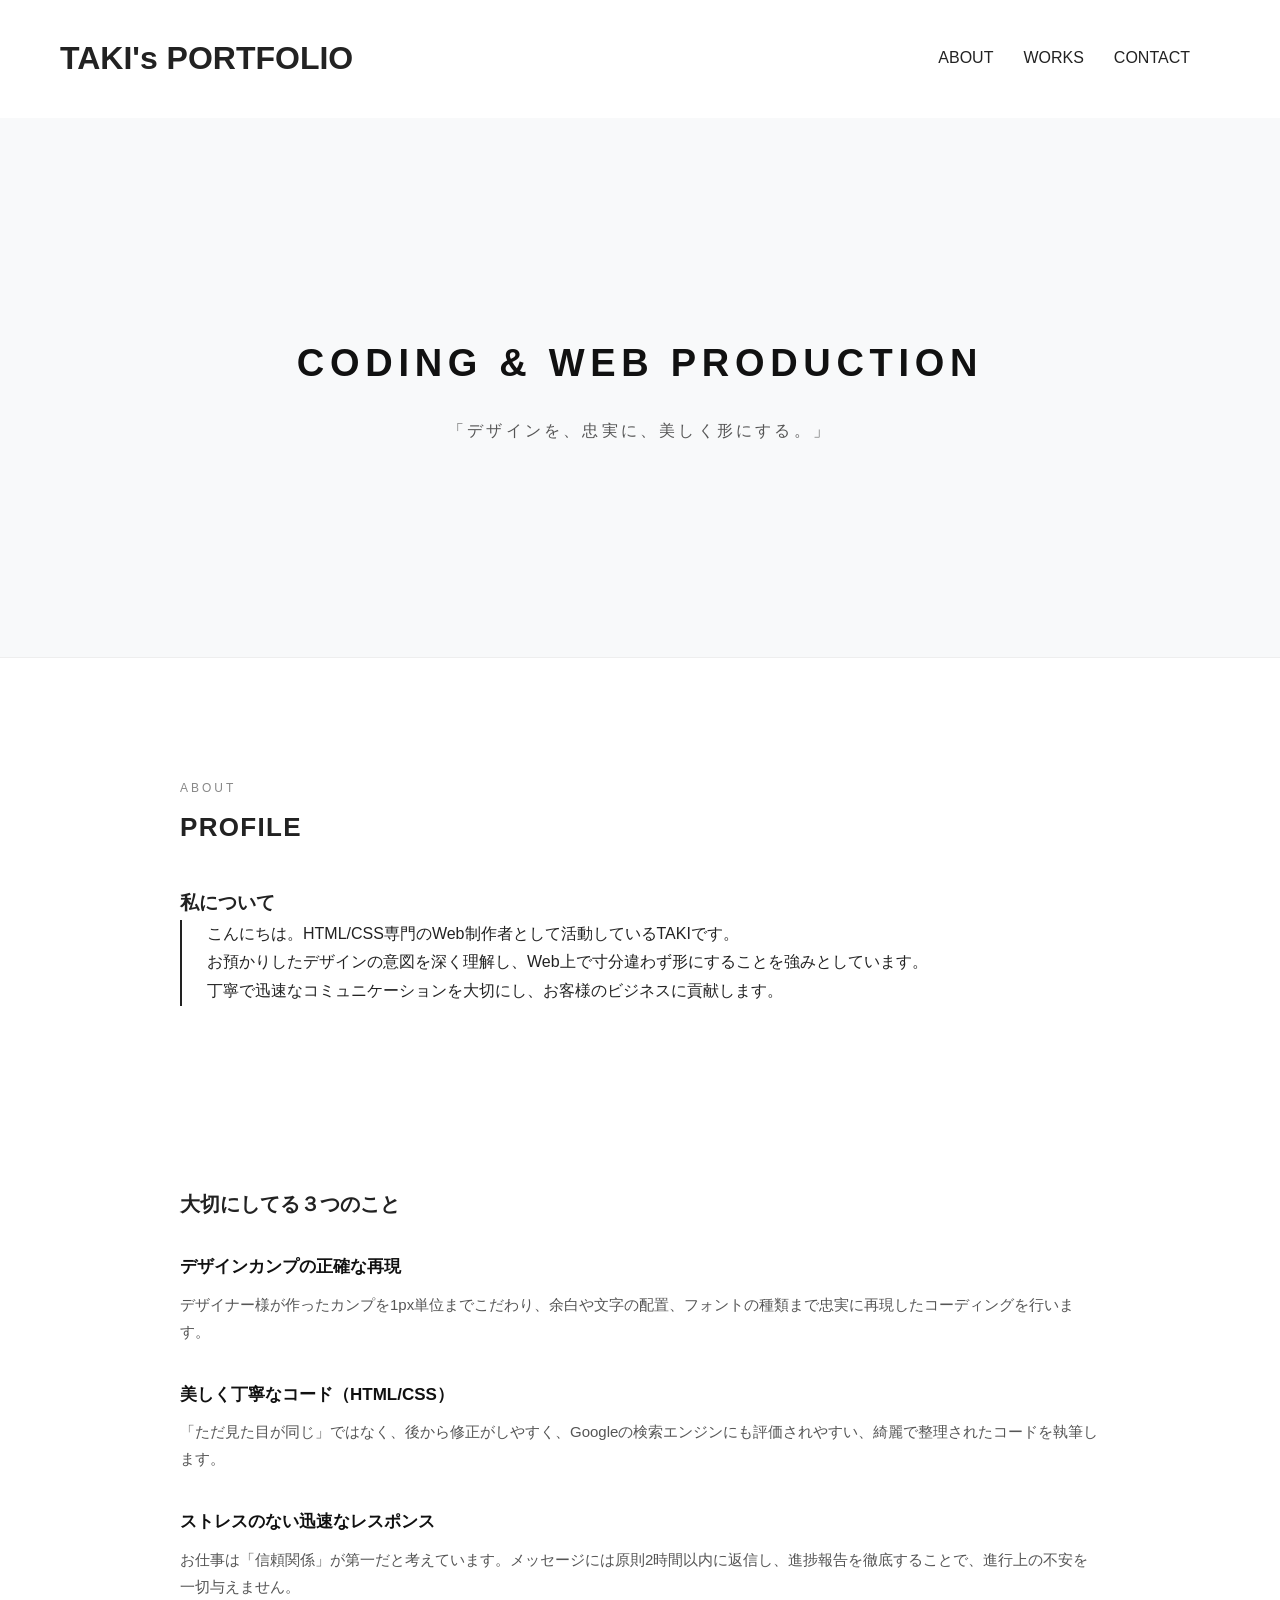
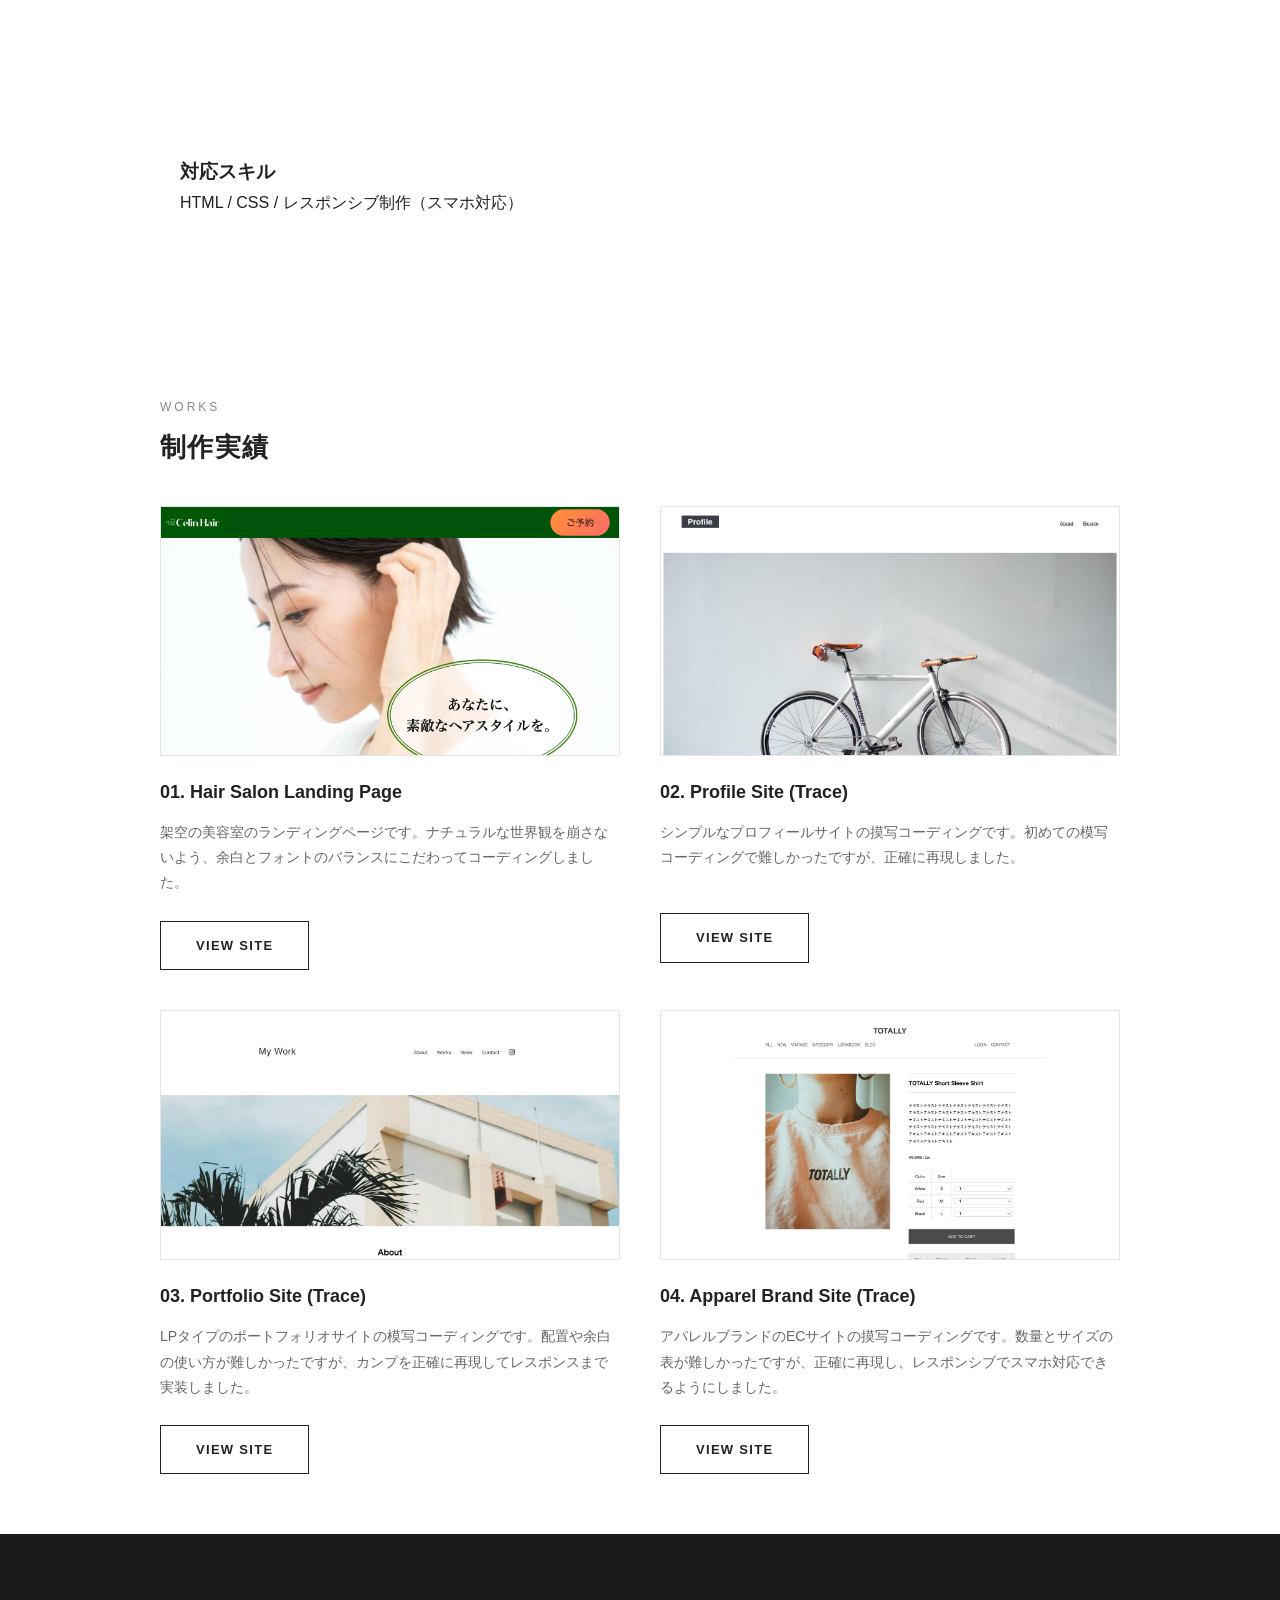
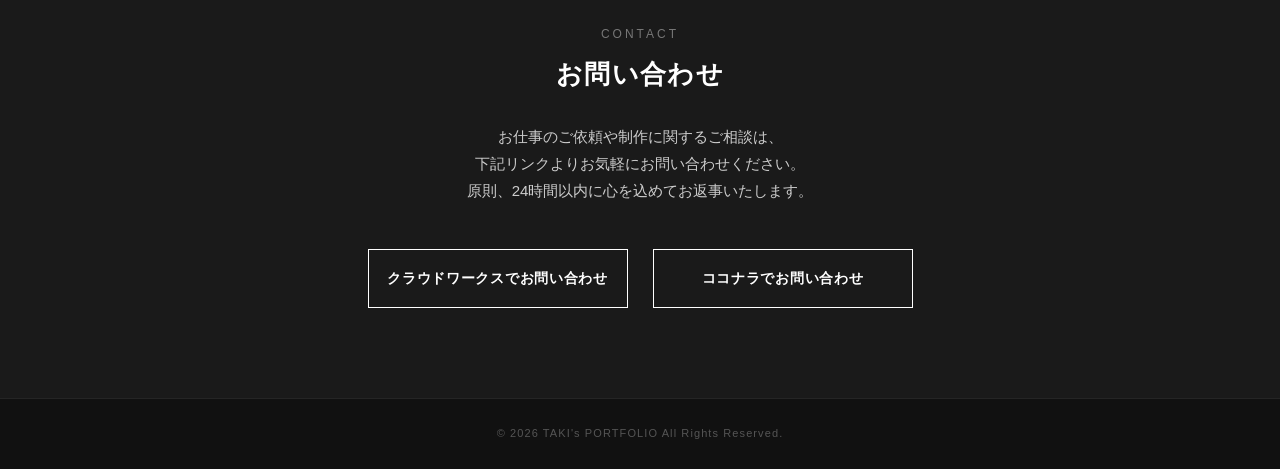
==== portfolio/index.html @ 31034332 "Add files via upload" ====
<!DOCTYPE html>
<html lang="en">
<head>
    <link rel="stylesheet" href="style.css">
    <meta charset="UTF-8">
    <meta name="viewport" content="width=device-width, initial-scale=1.0">
    <title>Portfolio</title>
</head>
<body>
    <header id="header">
        <h1 class="site-title">TAKI's PORTFOLIO</h1>
        <nav>
            <ul>
                <li><a href="#about">ABOUT</a></li>
                <li><a href="#works">WORKS</a></li>
                <li><a href="#contact">CONTACT</a></li>
            </ul>
        </nav>
    </header>

    <main>
        <div id="mainvisual">
            <section class="hero">
                <div class="hero-content">
                    <h2>CODING & WEB PRODUCTION</h2>
                    <h3>「デザインを、忠実に、美しく形にする。」</h3>
                </div>
            </section>
        </div>

        <section id="about" class="about-section">
            <div class="about-intro-container">
                <span class="sub-title">ABOUT</span>
                <h2 class="section-title">PROFILE</h2>
                <h3 class="about-title">私について</h3>
                <div class="about-text-box">
                    <p class="about-lead">
                        こんにちは。HTML/CSS専門のWeb制作者として活動しているTAKIです。<br>
                        お預かりしたデザインの意図を深く理解し、Web上で寸分違わず形にすることを強みとしています。<br>
                        丁寧で迅速なコミュニケーションを大切にし、お客様のビジネスに貢献します。
                    </p>
                </div>
            </div>    
            
            <div class="policy-container">
                <h3 class="policy-title">大切にしてる３つのこと</h3>
                <ul class="policy-list">
                    <li class="policy-item">
                        <strong class="item-title">デザインカンプの正確な再現</strong>
                        <p class="item-text">
                            デザイナー様が作ったカンプを1px単位までこだわり、余白や文字の配置、フォントの種類まで忠実に再現したコーディングを行います。
                        </p>
                    </li>
                    <li class="policy-item">
                        <strong class="item-title">美しく丁寧なコード（HTML/CSS）</strong>
                        <p class="item-text">
                            「ただ見た目が同じ」ではなく、後から修正がしやすく、Googleの検索エンジンにも評価されやすい、綺麗で整理されたコードを執筆します。
                        </p>
                    </li>
                    <li class="policy-item">
                        <strong class="item-title">ストレスのない迅速なレスポンス</strong>
                        <p class="item-text">
                            お仕事は「信頼関係」が第一だと考えています。メッセージには原則2時間以内に返信し、進捗報告を徹底することで、進行上の不安を一切与えません。
                        </p>
                    </li>
                </ul>
            </div>

            <div class="skill-container">
                <h3 class="skill-title">対応スキル</h3>
                <div class="skill-text-box">
                    <p class="skill-lead">
                        HTML / CSS / レスポンシブ制作（スマホ対応）
                    </p>
                </div>
            </div>
        </section>

        <section id="works" class="works-section">
            <span class="sub-title">WORKS</span>
            <h2 class="section-title">制作実績</h2>
            
            <div class="works-container">
                <div class="works-item">
                    <div class="works-image-wrapper">
                        <img src="images/hairsalon.jpg" alt="美容室LPのスクリーンショット" class="works-image">
                    </div>
                    <h3 class="works-item-title">01. Hair Salon Landing Page</h3>
                    <p class="works-item-desc">架空の美容室のランディングページです。ナチュラルな世界観を崩さないよう、余白とフォントのバランスにこだわってコーディングしました。</p>
                    <a href="https://taki-5.github.io/portfolio/biyousitusaito/" class="works-btn" target="_blank">VIEW SITE</a>
                </div>

                <div class="works-item">
                    <div class="works-image-wrapper">
                        <img src="images/profile .jpg" alt="摸写サイト-1のスクリーンショット" class="works-image">
                    </div>
                    <h3 class="works-item-title">02. Profile Site (Trace)</h3>
                    <p class="works-item-desc">シンプルなプロフィールサイトの摸写コーディングです。初めての模写コーディングで難しかったですが、正確に再現しました。</p>
                    <a href="https://taki-5.github.io/portfolio/mosha-1/" class="works-btn" target="_blank">VIEW SITE</a>
                </div>

                <div class="works-item">
                    <div class="works-image-wrapper">
                        <img src="images/portfolio.jpg" alt="模写サイト-2のスクリーンショット" class="works-image">
                    </div>
                    <h3 class="works-item-title">03. Portfolio Site (Trace)</h3>
                    <p class="works-item-desc">LPタイプのポートフォリオサイトの模写コーディングです。配置や余白の使い方が難しかったですが、カンプを正確に再現してレスポンスまで実装しました。</p>
                    <a href="https://taki-5.github.io/portfolio/mosha-2/" class="works-btn" target="_blank">VIEW SITE</a>
                </div>

                <div class="works-item">
                    <div class="works-image-wrapper">
                        <img src="images/apparel.jpg" alt="模写サイト-3のスクリーンショット" class="works-image">
                    </div>
                    <h3 class="works-item-title">04. Apparel Brand Site (Trace)</h3>
                    <p class="works-item-desc">アパレルブランドのECサイトの摸写コーディングです。数量とサイズの表が難しかったですが、正確に再現し、レスポンシブでスマホ対応できるようにしました。</p>
                    <a href="https://taki-5.github.io/portfolio/mosha-3/" class="works-btn" target="_blank">VIEW SITE</a>
                </div>
            </div>
        </section>

        <section id="contact" class="contact-section">
            <div class="contact-inner">
                <span class="sub-title contact-sub">CONTACT</span>
                <h2 class="section-title contact-title">お問い合わせ</h2>
                <p class="contact-text">
                    お仕事のご依頼や制作に関するご相談は、<br class="sp-only">下記リンクよりお気軽にお問い合わせください。<br>
                    原則、24時間以内に心を込めてお返事いたします。
                </p>
                <div class="contact-links">
                    <a href="https://crowdworks.jp/public/employees/xxxxxx" class="contact-btn cw-btn" target="_blank">
                        クラウドワークスでお問い合わせ
                    </a>
                    <a href="https://coconala.com/users/xxxxxx" class="contact-btn coconala-btn" target="_blank">
                        ココナラでお問い合わせ
                    </a>
                </div>
            </div>
        </section>
    </main>

    <footer id="footer" class="site-footer">
        <p class="copyright">&copy; 2026 TAKI's PORTFOLIO All Rights Reserved.</p>
    </footer>
</body>
</html>
---- portfolio/style.css ----
/* サイト全体のスクロールを滑らかにする魔法の1行 */
html {
  scroll-behavior: smooth;
}
/* ==========================================================================
   ブラウザの初期設定リセット ＆ 全体設定
   ========================================================================== */

/* 1. すべての要素の余白をゼロにし、サイズ計算を「枠線込み」にする */
*,
*::before,
*::after {
  box-sizing: border-box; /* これが超重要！ */
  margin: 0;
  padding: 0;
}

/* 2. リンクの文字の下線を消し、文字色を黒（または親要素と同じ）にする */
a {
  text-decoration: none;
  color: inherit; /* 親の文字色を引き継ぐ設定 */
}

/* 3. 画像の下に生まれる謎の隙間を消し、横揺れを防ぐ */
img {
  max-width: 100%;
  height: auto;
  vertical-align: bottom;
}

/* 4. サイト全体の文字フォントと背景の基本設定 */
body {
  font-family: "Helvetica Neue", Arial, "Hiragino Kaku Gothic ProN", "Hiragino Sans", Meiryo, sans-serif;
  color: #222222;           /* 基本の文字色（少し優しい黒） */
  background-color: #ffffff; /* 基本の背景色（白） */
  line-height: 1.6;
  overflow-x: hidden;       /* スマホでの「右側の謎の余白（横揺れ）」を強制的に防ぐ */
}



/* ==========================================================================
   1. 初期設定 ＆ 全体リセット
   ========================================================================== */
*,
*::before,
*::after {
  box-sizing: border-box;
  margin: 0;
  padding: 0;
}

body {
  font-family: "Helvetica Neue", Arial, "Hiragino Kaku Gothic ProN", "Hiragino Sans", Meiryo, sans-serif;
  color: #222222;
  background-color: #ffffff;
  line-height: 1.8;
  overflow-x: hidden; /* スマホの横揺れバグを防ぐ */
}

a {
  text-decoration: none;
  color: inherit;
}

img {
  max-width: 100%;
  height: auto;
  vertical-align: bottom;
}

/* 共通の見出しパーツ */
.sub-title {
  display: block;
  font-size: 12px;
  font-family: 'Montserrat', sans-serif;
  letter-spacing: 0.25em;
  color: #888888;
  margin-bottom: 5px;
  text-align: left;
}

.section-title {
  font-size: 26px;
  font-weight: bold;
  color: #222222;
  margin-bottom: 35px;
  text-align: left;
  letter-spacing: 0.05em;
}


/* ==========================================================================
   2. レイアウトの土台（画面の横幅を中央に揃える）
   ========================================================================== */
.policy-container,
.about-intro-container,
.works-section,
.about-section,     /* 👈ここを追加！ */
.skill-container {  /* 👈ついでにスキルも中央に寄せるために追加！ */
  max-width: 1000px; 
  margin: 0 auto;    
  padding: 60px 20px; 
}



#header {
    width: 100%;
    display: flex;
    justify-content: space-between;
    padding: 30px 60px;
    align-items: center;
}
#header ul {
    display: flex;
}
#header li {
    padding-right: 30px;
    list-style: none;
}


/* ==========================================================================
   メインビジュアル（ファーストビュー）の大改造
   ========================================================================== */
#mainvisual {
  background-color: #f8f9fa; /* ごく薄い、上品なライトグレー */
  width: 100%;
  height: 60vh;              /* 画面の高さの約6割を使ってゆったり見せる */
  display: flex;
  align-items: center;       /* 文字を上下の真ん中に配置 */
  justify-content: center;    /* 文字を左右の真ん中に配置 */
  text-align: center;        /* テキスト自体をセンター揃えにする */
  border-bottom: 1px solid #eeeeee;
}

.hero-content {
  padding: 0 20px;
}

/* 英語のメインキャッチコピー */
.hero-content h2 {
  font-size: 38px;           /* 文字を大きくして主役に */
  font-weight: 800;          /* かなり太めにしてインパクトを出す */
  font-family: 'Montserrat', sans-serif; /* 英語がキレイに見えるフォント */
  letter-spacing: 0.15em;    /* 文字の間隔を広げて高級感を出す */
  color: #111111;
  margin-bottom: 20px;       /* 下の日本語とのすき間 */
}

/* 日本語のサブキャッチコピー */
.hero-content h3 {
  font-size: 16px;
  font-weight: 500;
  letter-spacing: 0.2em;     /* 日本語も少し間隔を広げて洗練させる */
  color: #555555;            /* 文字色を少しだけ優しく */
}




/* ==========================================================================
   3. 自己紹介セクション（About）
   ========================================================================== */
/* 左側に綺麗な黒い縦線を引く */
.about-text-box {
  border-left: 2px solid #222222;
  padding-left: 25px;
  margin-bottom: 60px;
}

.about-lead {
  font-size: 16px;
  color: #222222;
}

/* 大切にしている3つのこと */
.policy-title {
  font-size: 20px;
  font-weight: bold;
  margin-bottom: 30px;
}

.policy-list {
  list-style: none;
  padding: 0;
}

.policy-item {
  margin-bottom: 35px;
}

.item-title {
  display: block;
  font-size: 17px;
  font-weight: bold;
  color: #111111;
  margin-bottom: 8px;
}

.item-text {
  font-size: 15px;
  color: #555555; /* 本文は少し優しくして読みやすく */
}

/* ==========================================================================
   4. 制作実績セクション（Works）
   ========================================================================== */
/* 実績を横に2つ並べるための魔法のコード */
.works-container {
  display: flex;
  flex-wrap: wrap;
  gap: 40px;
}

/* 実績1つずつの四角いボックス設定 */
.works-item {
  width: calc(50% - 20px); /* PCでは2段（50%ずつ）に並べる */
  box-sizing: border-box;
}

/* 画像の周りに薄いグレーの綺麗な線を引く */
.works-image-wrapper {
  border: 1px solid #e5e5e5;
  background-color: #fafafa;
  margin-bottom: 20px;
  overflow: hidden;
  height: 250px;
}

.works-image {
  width: 100%;
  height: 250px;
  display: block;
  object-fit: cover;
  object-position: top;
}

.works-item-title {
  font-size: 18px;
  font-weight: bold;
  color: #222222;
  margin-bottom: 12px;
}

.works-item-desc {
  font-size: 14px;
  color: #666666;
  margin-bottom: 25px;
  min-height: 68px; /* 説明文の長さがズレてもボタンの位置を揃える */
}

/* 線だけで囲まれた透明なボタン */
.works-btn {
  display: inline-block;
  padding: 12px 35px;
  border: 1px solid #222222;
  color: #222222;
  font-size: 13px;
  font-weight: bold;
  letter-spacing: 0.1em;
  transition: all 0.3s ease; /* ふわっと動かす設定 */
}

/* マウスを乗せたら白黒がひっくり返る */
.works-btn:hover {
  background-color: #222222;
  color: #ffffff;
}

/* ==========================================================================
   5. お問い合わせセクション（Contact）
   ========================================================================== */
.contact-section {
  background-color: #1a1a1a; /* 高級感のある少し優しい黒 */
  padding: 90px 0;
  text-align: center;       /* 中身をすべて真ん中寄せ */
}

.contact-inner {
  max-width: 800px;
  margin: 0 auto;
  padding: 0 20px;
}

.contact-sub {
  text-align: center;
  color: #777777;
}

.contact-title {
  color: #ffffff;
  text-align: center;
  margin-bottom: 25px;
}

.contact-text {
  font-size: 15px;
  color: #cccccc;
  margin-bottom: 45px;
}

/* ボタンを中央で横並びにする */
.contact-links {
  display: flex;
  justify-content: center;
  gap: 25px;
  flex-wrap: wrap;
}

.contact-btn {
  display: inline-block;
  width: 260px;
  padding: 16px 0;
  border: 1px solid #ffffff;
  color: #ffffff;
  font-size: 14px;
  font-weight: bold;
  letter-spacing: 0.05em;
  transition: all 0.3s ease;
}

/* マウスを乗せたら黒背景から白背景に反転 */
.contact-btn:hover {
  background-color: #ffffff;
  color: #1a1a1a;
}

/* ==========================================================================
   6. フッター（Footer）
   ========================================================================== */
.site-footer {
  background-color: #111111; /* Contactよりさらに深い真っ黒 */
  padding: 25px 0;
  text-align: center;
  border-top: 1px solid #252525;
}

.copyright {
  font-size: 11px;
  font-family: 'Montserrat', sans-serif;
  letter-spacing: 0.1em;
  color: #555555;
}

/* ==========================================================================
   7. 📱 スマホ用のレスポンシブ対応（画面幅767px以下）
   ========================================================================== */
@media (max-width: 767px) {
  .policy-container,
  .about-intro-container,
  .works-section {
    padding: 40px 20px;
  }
  
  /* 実績をスマホでは縦1列（100%）にする */
  .works-item {
    width: 100%;
    margin-bottom: 20px;
  }
  
  .works-item-desc {
    min-height: auto; /* スマホでは高さ制限を解除 */
  }

  /* お問い合わせボタンをスマホでは画面いっぱいに広げて押しやすく */
  .contact-btn {
    width: 100%;
  }
}
/* 📱 スマホで見たら文字サイズを自動で小さくする（レスポンシブ） */
@media (max-width: 767px) {
    #header {
        flex-direction: column;
    }
    #header .site-title {
        padding: 30px 0;
    }
    #header li {
        padding: 30px 15px;
    }
  #mainvisual {
    height: 50vh;            /* スマホでは高さを少しコンパクトに */
  }
  .hero-content h2 {
    font-size: 24px;         /* スマホで画面からはみ出さないサイズに */
    letter-spacing: 0.1em;
  }
  .hero-content h3 {
    font-size: 13px;
    line-height: 1.6;
  }
}
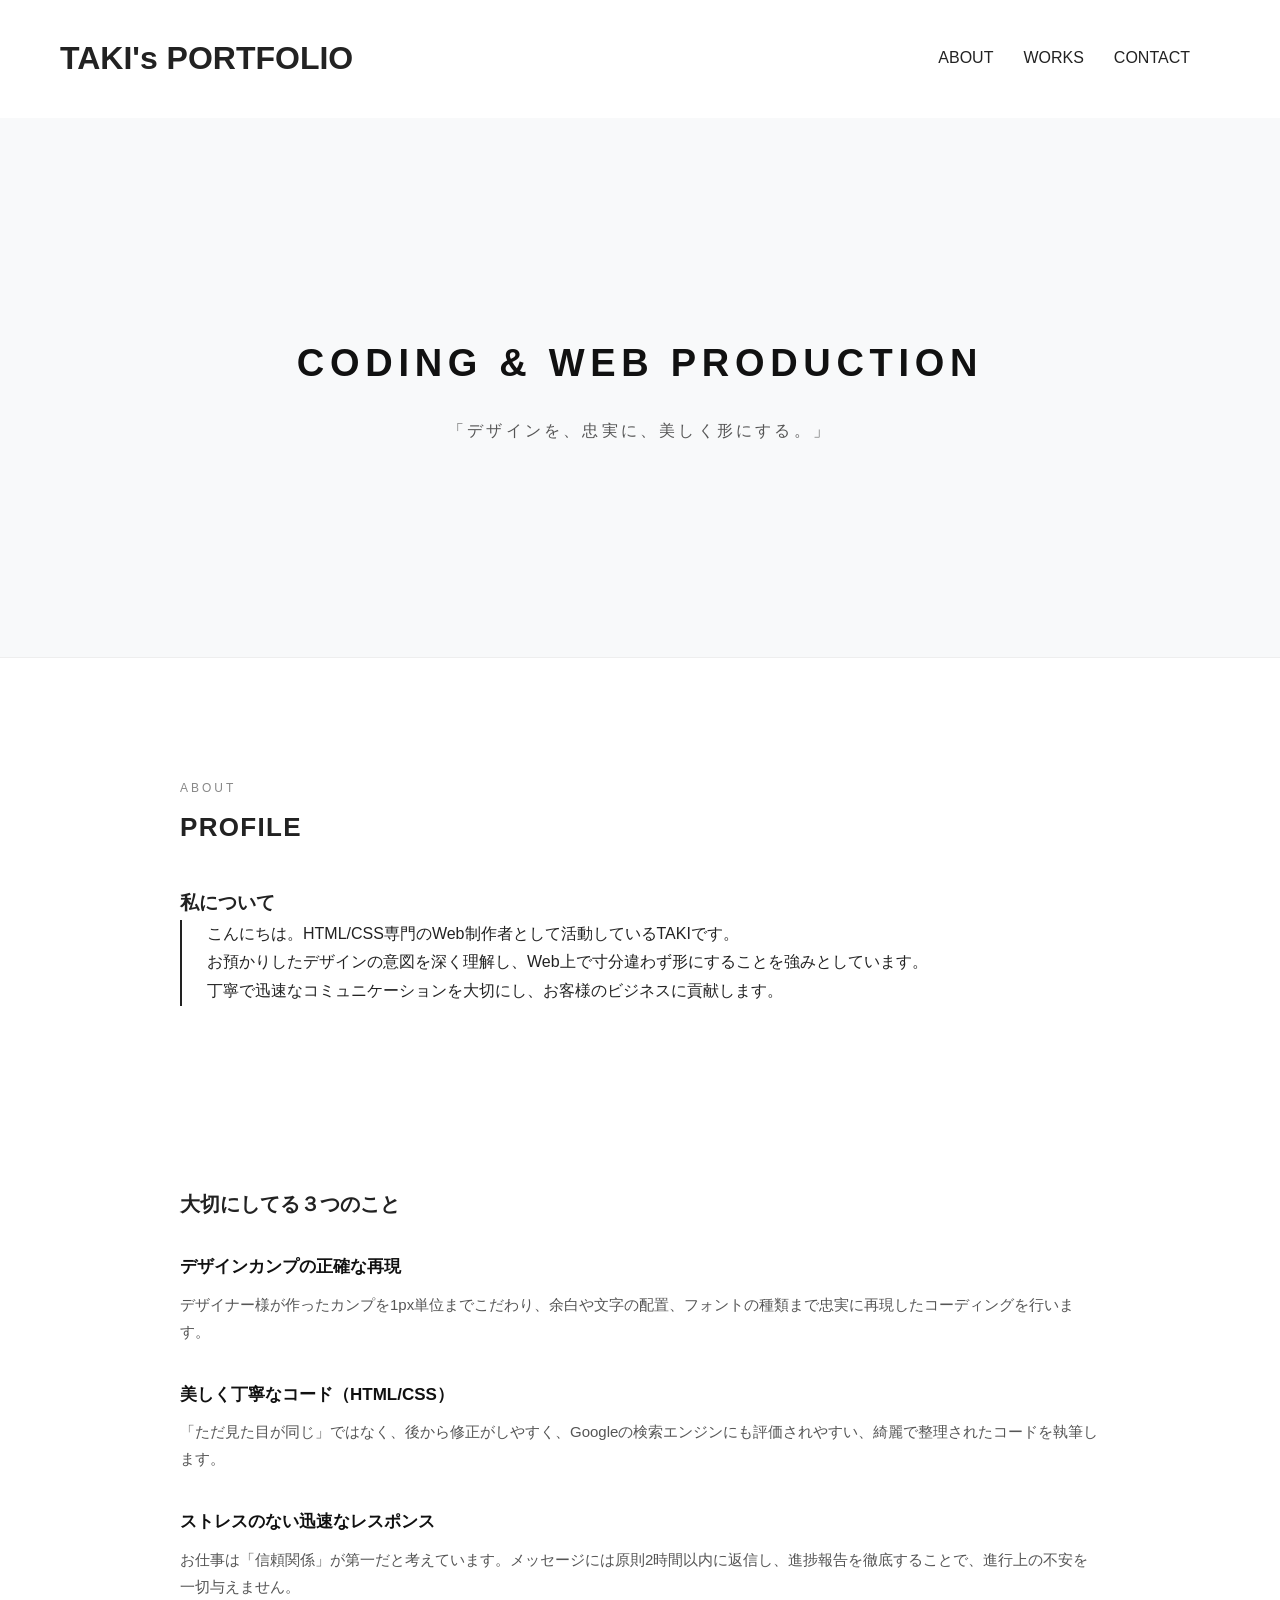
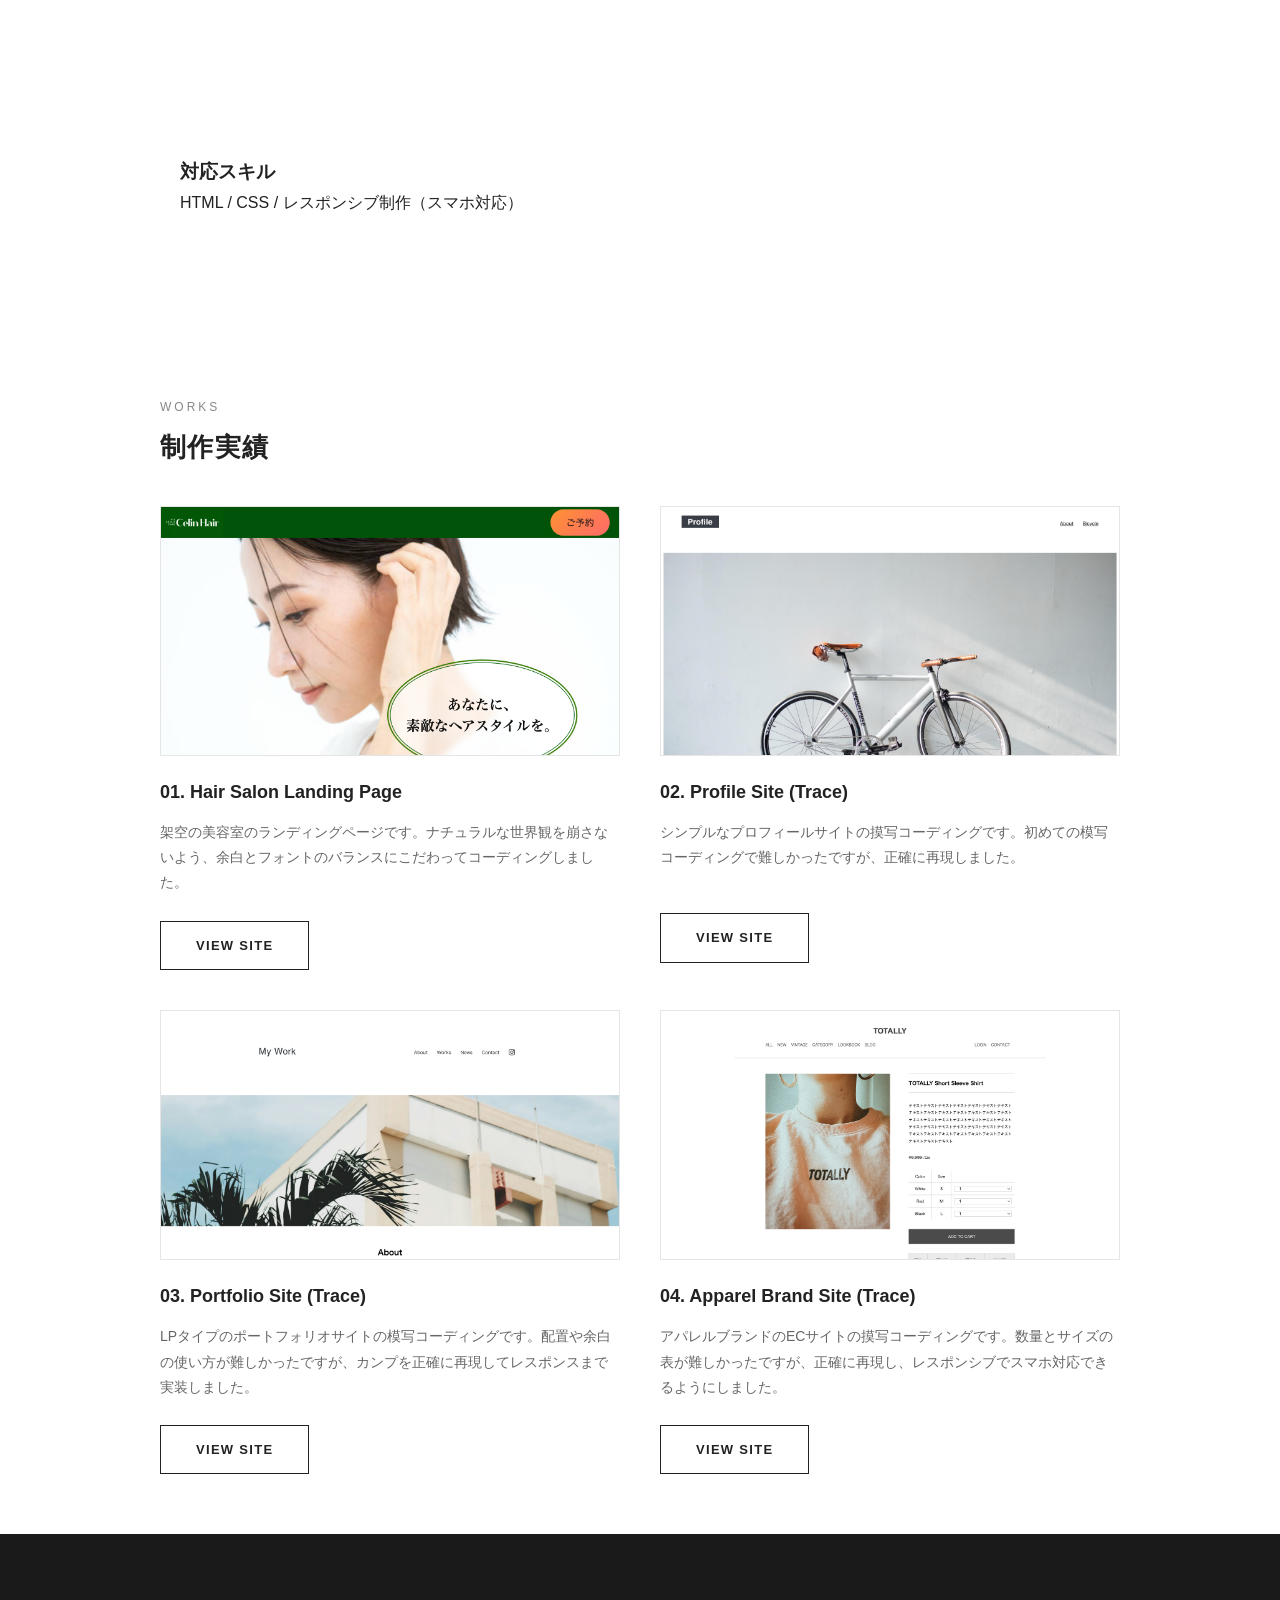
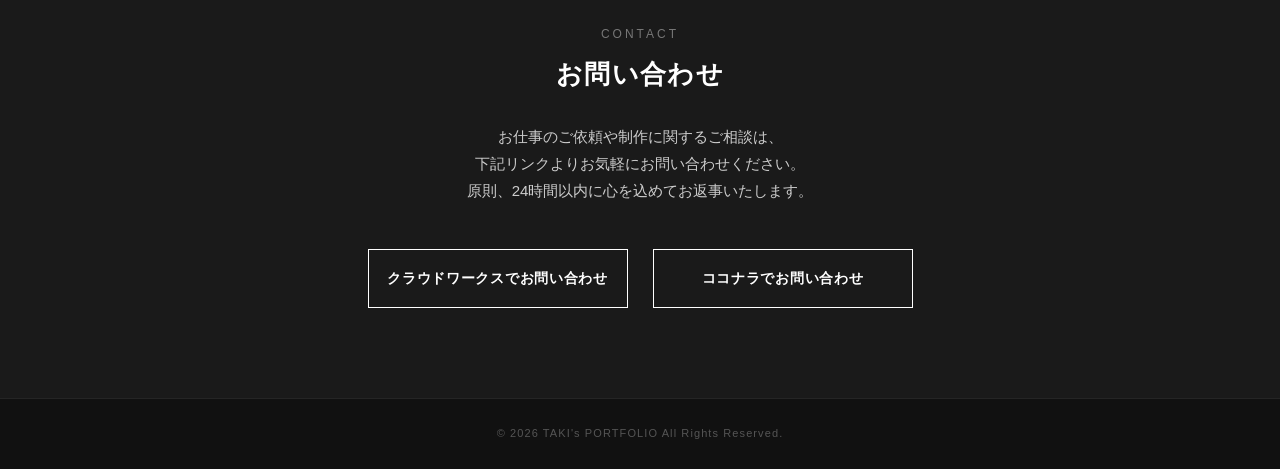
==== commit c83f78b8: "Add files via upload" ====
--- a/portfolio/index.html
+++ b/portfolio/index.html
@@ -92,7 +92,7 @@
 
                 <div class="works-item">
                     <div class="works-image-wrapper">
-                        <img src="images/profile .jpg" alt="摸写サイト-1のスクリーンショット" class="works-image">
+                        <img src="images/mosha001.jpg" alt="摸写サイト-1のスクリーンショット" class="works-image">
                     </div>
                     <h3 class="works-item-title">02. Profile Site (Trace)</h3>
                     <p class="works-item-desc">シンプルなプロフィールサイトの摸写コーディングです。初めての模写コーディングで難しかったですが、正確に再現しました。</p>
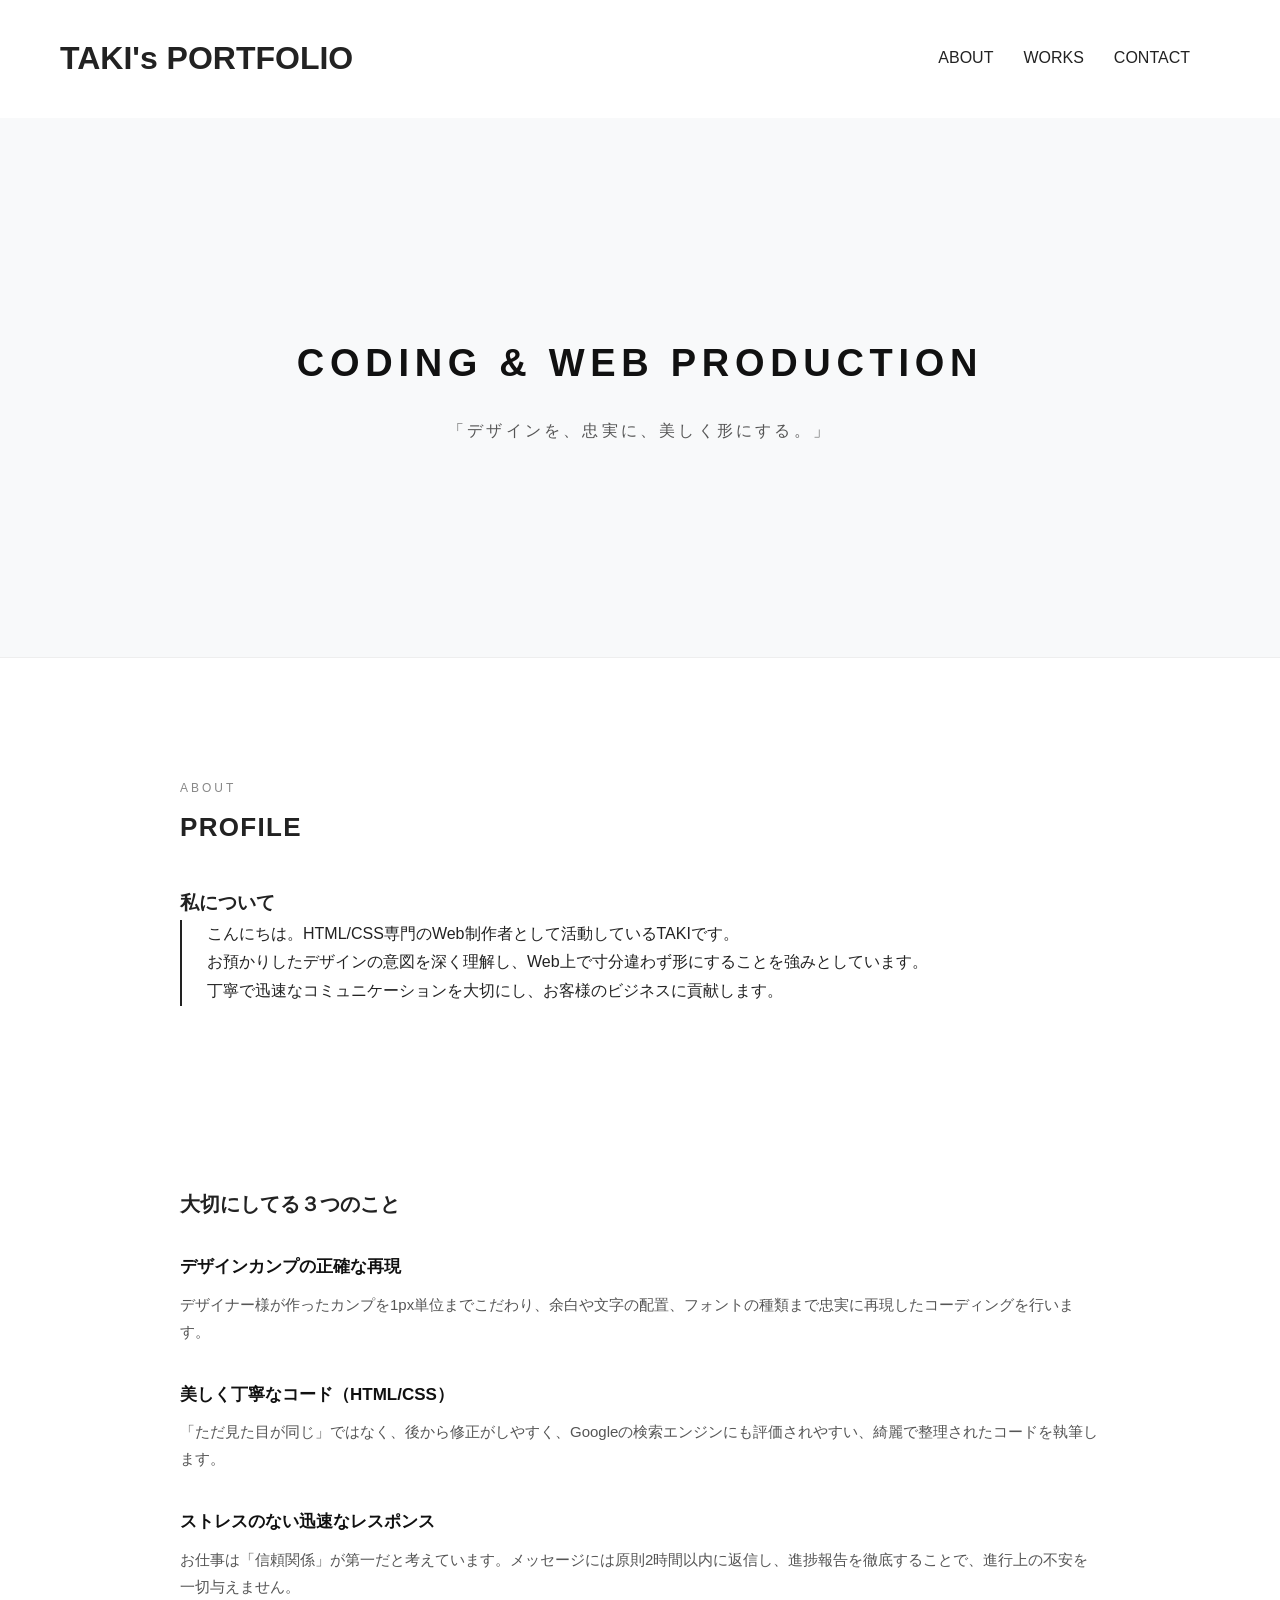
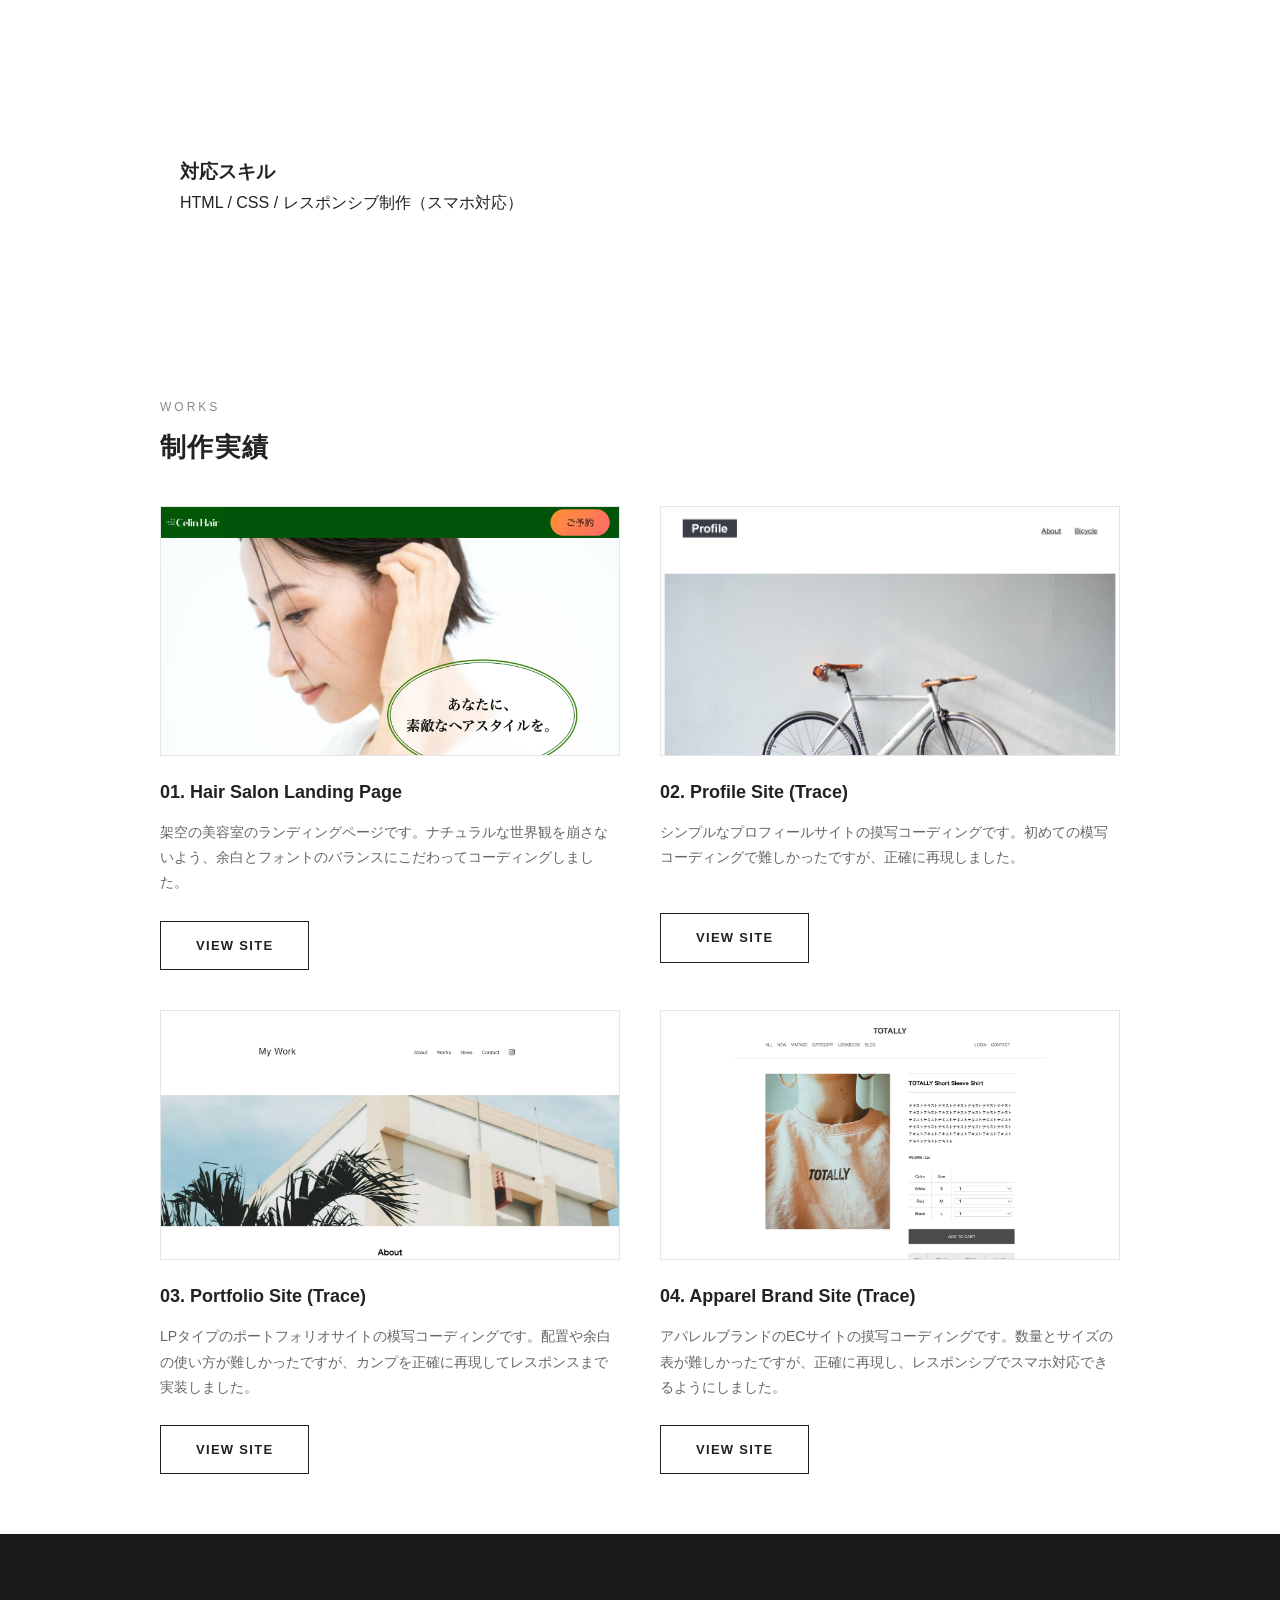
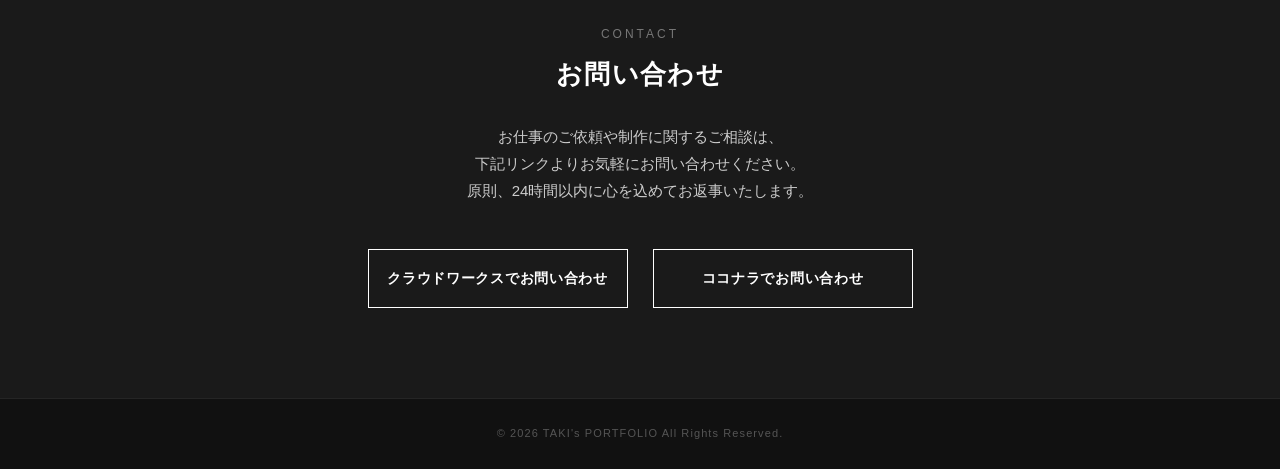
==== commit ff45ded2: "Add files via upload" ====
--- a/portfolio/index.html
+++ b/portfolio/index.html
@@ -92,7 +92,7 @@
 
                 <div class="works-item">
                     <div class="works-image-wrapper">
-                        <img src="images/mosha001.jpg" alt="摸写サイト-1のスクリーンショット" class="works-image">
+                        <img src="images/p2.jpg" alt="摸写サイト-1のスクリーンショット" class="works-image">
                     </div>
                     <h3 class="works-item-title">02. Profile Site (Trace)</h3>
                     <p class="works-item-desc">シンプルなプロフィールサイトの摸写コーディングです。初めての模写コーディングで難しかったですが、正確に再現しました。</p>
